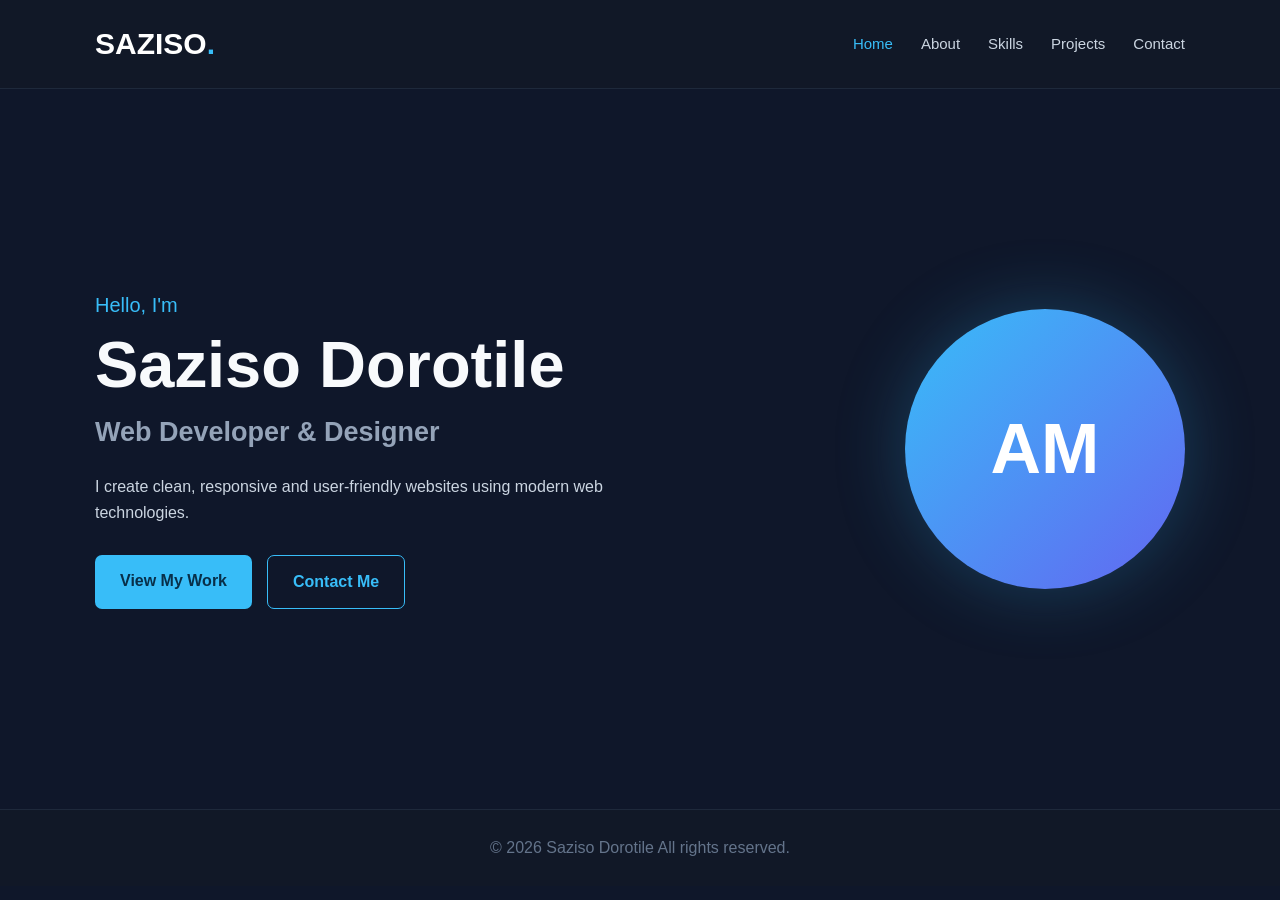
==== index.html @ ea73a1a0 "Add files via upload" ====
<!DOCTYPE html>
<html lang="en">
<head>
    <meta charset="UTF-8">
    <meta name="viewport" content="width=device-width, initial-scale=1.0">
    <title>Saziso Dorotile| Portfolio</title>
    <link rel="stylesheet" href="style.css">
</head>
<body>

<header>
    <nav class="navbar">
        <h1 class="logo">SAZISO<span>.</span></h1>

        <ul class="nav-links">
            <li><a href="index.html" class="active">Home</a></li>
            <li><a href="about.html">About</a></li>
            <li><a href="skills.html">Skills</a></li>
            <li><a href="projects.html">Projects</a></li>
            <li><a href="contact.html">Contact</a></li>
        </ul>
    </nav>
</header>

<main>
    <section class="hero">
        <div class="hero-text">
            <p class="intro">Hello, I'm</p>
            <h2>Saziso Dorotile</h2>
            <h3>Web Developer & Designer</h3>
            <p>
                I create clean, responsive and user-friendly websites
                using modern web technologies.
            </p>

            <div class="buttons">
                <a href="projects.html" class="btn">View My Work</a>
                <a href="contact.html" class="btn secondary">Contact Me</a>
            </div>
        </div>

        <div class="hero-image">
            <div class="profile-circle">AM</div>
        </div>
    </section>
</main>

<footer>
    <p>&copy; 2026 Saziso Dorotile All rights reserved.</p>
</footer>

</body>
</html>
---- style.css ----
/* =========================
   RESET & GENERAL STYLES
========================= */

* {
    margin: 0;
    padding: 0;
    box-sizing: border-box;
}

html {
    scroll-behavior: smooth;
}

body {
    font-family: Arial, Helvetica, sans-serif;
    background: #0f172a;
    color: #f8fafc;
    line-height: 1.6;
}

a {
    text-decoration: none;
    color: inherit;
}

ul {
    list-style: none;
}

/* =========================
   NAVIGATION
========================= */

header {
    background: #111827;
    border-bottom: 1px solid #1e293b;
}

.navbar {
    max-width: 1150px;
    margin: auto;
    padding: 20px 30px;

    display: flex;
    justify-content: space-between;
    align-items: center;
}

.logo {
    font-size: 30px;
    color: #ffffff;
}

.logo span {
    color: #38bdf8;
}

.nav-links {
    display: flex;
    gap: 28px;
}

.nav-links a {
    color: #cbd5e1;
    font-size: 15px;
    transition: 0.3s;
}

.nav-links a:hover,
.nav-links a.active {
    color: #38bdf8;
}

/* =========================
   HERO
========================= */

.hero {
    max-width: 1150px;
    min-height: 80vh;
    margin: auto;
    padding: 60px 30px;

    display: flex;
    align-items: center;
    justify-content: space-between;
    gap: 50px;
}

.hero-text {
    max-width: 650px;
}

.intro {
    color: #38bdf8;
    font-size: 20px;
    margin-bottom: 8px;
}

.hero h2 {
    font-size: 65px;
    line-height: 1.1;
    margin-bottom: 10px;
}

.hero h3 {
    color: #94a3b8;
    font-size: 27px;
    margin-bottom: 20px;
}

.hero-text > p:not(.intro) {
    color: #cbd5e1;
    max-width: 550px;
}

.buttons {
    display: flex;
    gap: 15px;
    margin-top: 30px;
}

.btn {
    display: inline-block;
    border: none;
    cursor: pointer;
    padding: 13px 25px;
    border-radius: 7px;
    background: #38bdf8;
    color: #082f49;
    font-weight: bold;
    transition: 0.3s;
}

.btn:hover {
    background: #7dd3fc;
    transform: translateY(-2px);
}

.btn.secondary {
    background: transparent;
    border: 1px solid #38bdf8;
    color: #38bdf8;
}

.btn.secondary:hover {
    background: #38bdf8;
    color: #082f49;
}

.hero-image {
    display: flex;
    justify-content: center;
}

.profile-circle {
    width: 280px;
    height: 280px;
    border-radius: 50%;

    display: flex;
    align-items: center;
    justify-content: center;

    background: linear-gradient(135deg, #38bdf8, #6366f1);
    color: white;
    font-size: 70px;
    font-weight: bold;

    box-shadow: 0 0 70px rgba(56, 189, 248, 0.25);
}

.profile-circle.small {
    width: 220px;
    height: 220px;
    font-size: 55px;
}

/* =========================
   GENERAL PAGE SECTIONS
========================= */

.page-section {
    max-width: 1150px;
    min-height: 80vh;
    margin: auto;
    padding: 70px 30px;
}

.section-title {
    text-align: center;
    margin-bottom: 55px;
}

.section-title p {
    color: #38bdf8;
    margin-bottom: 5px;
}

.section-title h2 {
    font-size: 42px;
}

/* =========================
   ABOUT
========================= */

.about-content {
    display: grid;
    grid-template-columns: 300px 1fr;
    gap: 70px;
    align-items: center;
}

.about-card {
    display: flex;
    justify-content: center;
}

.about-text h3 {
    font-size: 28px;
    margin-bottom: 20px;
}

.about-text > p {
    color: #cbd5e1;
    margin-bottom: 15px;
}

.info-grid {
    display: grid;
    grid-template-columns: 1fr 1fr;
    gap: 18px;
    margin-top: 30px;
}

.info-grid div {
    background: #1e293b;
    padding: 15px;
    border-radius: 7px;
}

.info-grid strong {
    display: block;
    color: #38bdf8;
    font-size: 14px;
}

.info-grid span {
    color: #cbd5e1;
}

/* =========================
   SKILLS
========================= */

.skills-container {
    display: grid;
    grid-template-columns: repeat(2, 1fr);
    gap: 25px;
}

.skill-card {
    background: #1e293b;
    padding: 30px;
    border-radius: 12px;
    border: 1px solid #334155;
}

.skill-icon {
    width: 55px;
    height: 55px;
    border-radius: 10px;

    display: flex;
    align-items: center;
    justify-content: center;

    background: #0c4a6e;
    color: #38bdf8;
    font-weight: bold;
    margin-bottom: 20px;
}

.skill-card h3 {
    font-size: 23px;
    margin-bottom: 10px;
}

.skill-card p {
    color: #94a3b8;
    margin-bottom: 20px;
}

.progress {
    height: 8px;
    background: #334155;
    border-radius: 10px;
    overflow: hidden;
    margin-bottom: 7px;
}

.progress-bar {
    height: 100%;
    background: #38bdf8;
    border-radius: 10px;
}

.progress-bar.html {
    width: 95%;
}

.progress-bar.css {
    width: 90%;
}

.progress-bar.js {
    width: 80%;
}

.progress-bar.ui {
    width: 85%;
}

.skill-card > span {
    color: #38bdf8;
    font-size: 14px;
}

/* =========================
   PROJECTS
========================= */

.projects-container {
    display: grid;
    grid-template-columns: repeat(3, 1fr);
    gap: 25px;
}

.project-card {
    background: #1e293b;
    border-radius: 12px;
    overflow: hidden;
    border: 1px solid #334155;
    transition: 0.3s;
}

.project-card:hover {
    transform: translateY(-7px);
    border-color: #38bdf8;
}

.project-image {
    height: 190px;
    display: flex;
    align-items: center;
    justify-content: center;
}

.project-image span {
    font-size: 55px;
    font-weight: bold;
    color: rgba(255, 255, 255, 0.8);
}

.project-one {
    background: linear-gradient(135deg, #0369a1, #0e7490);
}

.project-two {
    background: linear-gradient(135deg, #4f46e5, #7c3aed);
}

.project-three {
    background: linear-gradient(135deg, #047857, #0f766e);
}

.project-content {
    padding: 25px;
}

.project-content h3 {
    font-size: 22px;
    margin-bottom: 10px;
}

.project-content p {
    color: #94a3b8;
    margin-bottom: 20px;
}

.tags {
    display: flex;
    flex-wrap: wrap;
    gap: 7px;
    margin-bottom: 20px;
}

.tags span {
    background: #0f172a;
    color: #38bdf8;
    padding: 5px 9px;
    border-radius: 5px;
    font-size: 12px;
}

.project-link {
    color: #38bdf8;
    font-weight: bold;
}

.project-link:hover {
    color: #7dd3fc;
}

/* =========================
   CONTACT
========================= */

.contact-container {
    display: grid;
    grid-template-columns: 1fr 1fr;
    gap: 70px;
}

.contact-info h3 {
    font-size: 30px;
    margin-bottom: 15px;
}

.contact-info > p {
    color: #94a3b8;
    margin-bottom: 35px;
}

.contact-item {
    display: flex;
    align-items: center;
    gap: 15px;
    margin-bottom: 25px;
}

.contact-icon {
    width: 45px;
    height: 45px;
    border-radius: 8px;

    display: flex;
    align-items: center;
    justify-content: center;

    background: #0c4a6e;
    color: #38bdf8;
}

.contact-item strong {
    color: #38bdf8;
}

.contact-item p {
    color: #cbd5e1;
}

.contact-form {
    background: #1e293b;
    padding: 30px;
    border-radius: 12px;
}

.form-group {
    margin-bottom: 20px;
}

.form-group label {
    display: block;
    margin-bottom: 7px;
    color: #cbd5e1;
}

.form-group input,
.form-group textarea {
    width: 100%;
    padding: 13px;
    border: 1px solid #475569;
    border-radius: 6px;
    background: #0f172a;
    color: white;
    font-family: inherit;
    outline: none;
}

.form-group input:focus,
.form-group textarea:focus {
    border-color: #38bdf8;
}

.form-group textarea {
    resize: vertical;
}

/* =========================
   FOOTER
========================= */

footer {
    text-align: center;
    padding: 25px;
    background: #111827;
    color: #64748b;
    border-top: 1px solid #1e293b;
}

/* =========================
   RESPONSIVE DESIGN
========================= */

@media (max-width: 850px) {

    .navbar {
        flex-direction: column;
        gap: 20px;
    }

    .nav-links {
        flex-wrap: wrap;
        justify-content: center;
        gap: 15px;
    }

    .hero {
        flex-direction: column-reverse;
        text-align: center;
        padding-top: 50px;
    }

    .hero h2 {
        font-size: 48px;
    }

    .hero h3 {
        font-size: 23px;
    }

    .buttons {
        justify-content: center;
    }

    .profile-circle {
        width: 220px;
        height: 220px;
        font-size: 55px;
    }

    .about-content {
        grid-template-columns: 1fr;
        text-align: center;
    }

    .info-grid {
        text-align: left;
    }

    .skills-container {
        grid-template-columns: 1fr;
    }

    .projects-container {
        grid-template-columns: 1fr;
    }

    .contact-container {
        grid-template-columns: 1fr;
        gap: 40px;
    }
}

@media (max-width: 500px) {

    .navbar {
        padding: 18px 15px;
    }

    .nav-links {
        gap: 10px;
    }

    .nav-links a {
        font-size: 13px;
    }

    .hero h2 {
        font-size: 40px;
    }

    .page-section {
        padding: 50px 20px;
    }

    .section-title h2 {
        font-size: 34px;
    }

    .info-grid {
        grid-template-columns: 1fr;
    }

    .buttons {
        flex-direction: column;
    }

    .btn {
        text-align: center;
    }
}
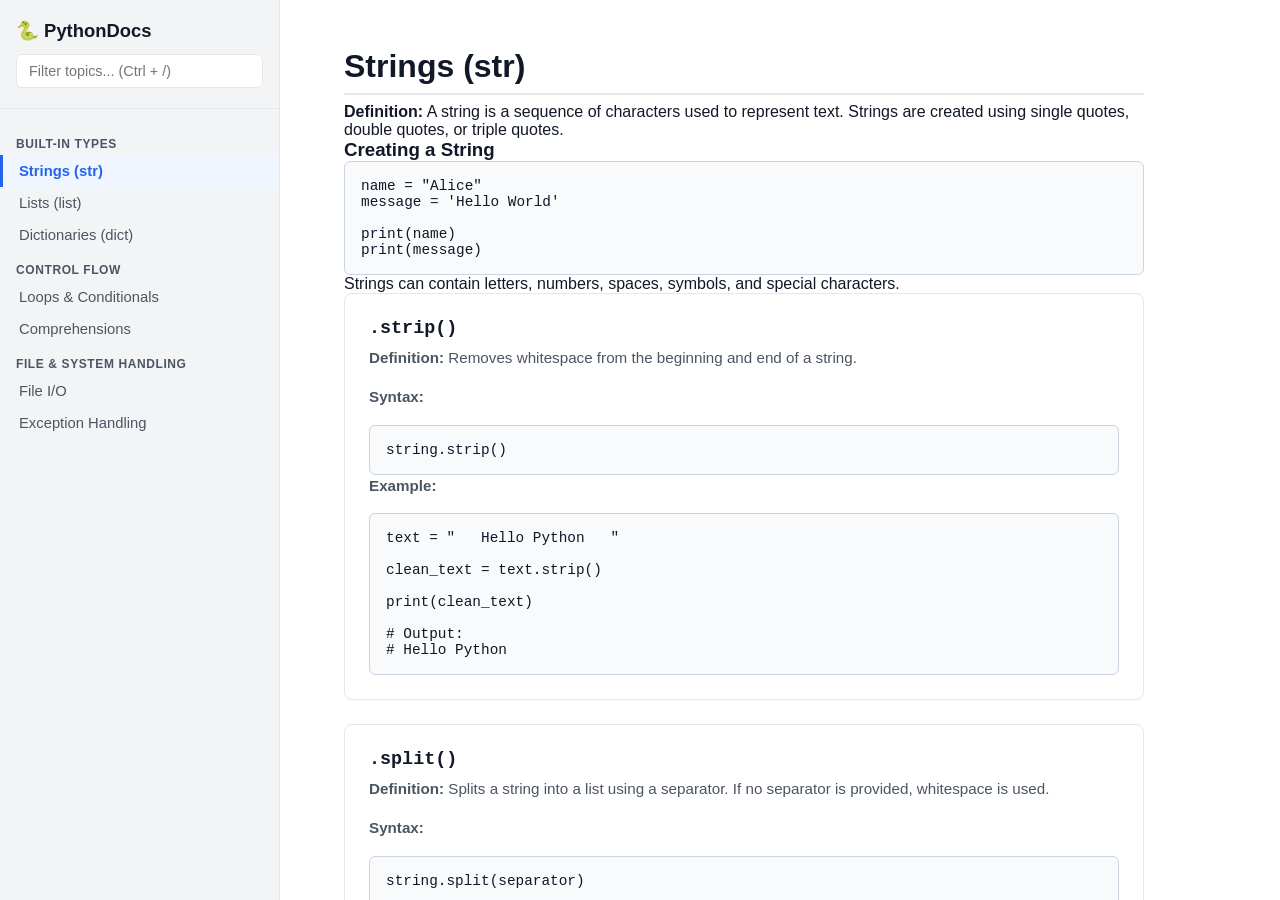
==== commit a5610bb9: "Add files via upload" ====
--- a/index.html
+++ b/index.html
@@ -3,51 +3,1022 @@
 <head>
     <meta charset="UTF-8">
     <meta name="viewport" content="width=device-width, initial-scale=1.0">
-    <title>Saziso Dorotile| Portfolio</title>
+    <title>PythonDocs QuickRef</title>
     <link rel="stylesheet" href="style.css">
 </head>
+
 <body>
 
-<header>
-    <nav class="navbar">
-        <h1 class="logo">SAZISO<span>.</span></h1>
-
-        <ul class="nav-links">
-            <li><a href="index.html" class="active">Home</a></li>
-            <li><a href="about.html">About</a></li>
-            <li><a href="skills.html">Skills</a></li>
-            <li><a href="projects.html">Projects</a></li>
-            <li><a href="contact.html">Contact</a></li>
-        </ul>
-    </nav>
-</header>
-
-<main>
-    <section class="hero">
-        <div class="hero-text">
-            <p class="intro">Hello, I'm</p>
-            <h2>Saziso Dorotile</h2>
-            <h3>Web Developer & Designer</h3>
+    <!-- =========================
+         SIDEBAR
+    ========================== -->
+    <aside class="sidebar">
+        <div class="sidebar-header">
+            <div class="logo">🐍 PythonDocs</div>
+
+            <input
+                type="text"
+                id="search-bar"
+                placeholder="Filter topics... (Ctrl + /)"
+            >
+        </div>
+
+        <nav class="sidebar-menu">
+
+            <div class="menu-category">Built-in Types</div>
+
+            <ul class="menu-list">
+                <li>
+                    <a href="#strings" class="menu-link active">
+                        Strings (str)
+                    </a>
+                </li>
+
+                <li>
+                    <a href="#lists" class="menu-link">
+                        Lists (list)
+                    </a>
+                </li>
+
+                <li>
+                    <a href="#dictionaries" class="menu-link">
+                        Dictionaries (dict)
+                    </a>
+                </li>
+            </ul>
+
+            <div class="menu-category">Control Flow</div>
+
+            <ul class="menu-list">
+                <li>
+                    <a href="#loops" class="menu-link">
+                        Loops & Conditionals
+                    </a>
+                </li>
+
+                <li>
+                    <a href="#comprehensions" class="menu-link">
+                        Comprehensions
+                    </a>
+                </li>
+            </ul>
+
+            <div class="menu-category">File & System Handling</div>
+
+            <ul class="menu-list">
+                <li>
+                    <a href="#file-io" class="menu-link">
+                        File I/O
+                    </a>
+                </li>
+
+                <li>
+                    <a href="#exceptions" class="menu-link">
+                        Exception Handling
+                    </a>
+                </li>
+            </ul>
+
+        </nav>
+    </aside>
+
+
+    <!-- =========================
+         MAIN CONTENT
+    ========================== -->
+    <main class="content-panel">
+
+        <!-- =========================
+             STRINGS
+        ========================== -->
+        <section id="strings" class="doc-section active">
+
+            <h2>Strings (str)</h2>
+
+            <p class="definition">
+                <strong>Definition:</strong>
+                A string is a sequence of characters used to represent text.
+                Strings are created using single quotes, double quotes, or
+                triple quotes.
+            </p>
+
+            <h3>Creating a String</h3>
+
+            <pre><code>name = "Alice"
+message = 'Hello World'
+
+print(name)
+print(message)</code></pre>
+
             <p>
-                I create clean, responsive and user-friendly websites
-                using modern web technologies.
+                Strings can contain letters, numbers, spaces, symbols,
+                and special characters.
             </p>
 
-            <div class="buttons">
-                <a href="projects.html" class="btn">View My Work</a>
-                <a href="contact.html" class="btn secondary">Contact Me</a>
-            </div>
-        </div>
-
-        <div class="hero-image">
-            <div class="profile-circle">AM</div>
-        </div>
-    </section>
-</main>
-
-<footer>
-    <p>&copy; 2026 Saziso Dorotile All rights reserved.</p>
-</footer>
+
+            <div class="method-card">
+                <h3>.strip()</h3>
+
+                <p>
+                    <strong>Definition:</strong>
+                    Removes whitespace from the beginning and end of a string.
+                </p>
+
+                <p><strong>Syntax:</strong></p>
+
+                <pre><code>string.strip()</code></pre>
+
+                <p><strong>Example:</strong></p>
+
+                <pre><code>text = "   Hello Python   "
+
+clean_text = text.strip()
+
+print(clean_text)
+
+# Output:
+# Hello Python</code></pre>
+            </div>
+
+
+            <div class="method-card">
+                <h3>.split()</h3>
+
+                <p>
+                    <strong>Definition:</strong>
+                    Splits a string into a list using a separator.
+                    If no separator is provided, whitespace is used.
+                </p>
+
+                <p><strong>Syntax:</strong></p>
+
+                <pre><code>string.split(separator)</code></pre>
+
+                <p><strong>Example:</strong></p>
+
+                <pre><code>data = "apple,banana,cherry"
+
+fruits = data.split(",")
+
+print(fruits)
+
+# Output:
+# ['apple', 'banana', 'cherry']</code></pre>
+            </div>
+
+
+            <div class="method-card">
+                <h3>.lower() and .upper()</h3>
+
+                <p>
+                    <strong>Definition:</strong>
+                    <code>lower()</code> converts text to lowercase, while
+                    <code>upper()</code> converts text to uppercase.
+                </p>
+
+                <pre><code>text = "Python Programming"
+
+print(text.lower())
+print(text.upper())
+
+# Output:
+# python programming
+# PYTHON PROGRAMMING</code></pre>
+            </div>
+
+
+            <div class="method-card">
+                <h3>.replace()</h3>
+
+                <p>
+                    <strong>Definition:</strong>
+                    Replaces one piece of text with another.
+                </p>
+
+                <pre><code>message = "I like Java"
+
+new_message = message.replace("Java", "Python")
+
+print(new_message)
+
+# Output:
+# I like Python</code></pre>
+            </div>
+
+
+            <div class="method-card">
+                <h3>f-strings</h3>
+
+                <p>
+                    <strong>Definition:</strong>
+                    F-strings allow variables and expressions to be inserted
+                    directly into strings.
+                </p>
+
+                <pre><code>name = "Alice"
+age = 25
+
+message = f"My name is {name} and I am {age} years old."
+
+print(message)
+
+# Output:
+# My name is Alice and I am 25 years old.</code></pre>
+            </div>
+
+        </section>
+
+
+        <!-- =========================
+             LISTS
+        ========================== -->
+        <section id="lists" class="doc-section">
+
+            <h2>Lists (list)</h2>
+
+            <p class="definition">
+                <strong>Definition:</strong>
+                A list is an ordered and mutable collection of values.
+                Lists can contain strings, numbers, objects, or even other
+                lists.
+            </p>
+
+            <h3>Creating a List</h3>
+
+            <pre><code>fruits = ["apple", "banana", "orange"]
+
+print(fruits)
+
+# Output:
+# ['apple', 'banana', 'orange']</code></pre>
+
+
+            <div class="method-card">
+                <h3>.append()</h3>
+
+                <p>
+                    <strong>Definition:</strong>
+                    Adds one item to the end of a list.
+                </p>
+
+                <pre><code>fruits = ["apple", "banana"]
+
+fruits.append("orange")
+
+print(fruits)
+
+# Output:
+# ['apple', 'banana', 'orange']</code></pre>
+            </div>
+
+
+            <div class="method-card">
+                <h3>.insert()</h3>
+
+                <p>
+                    <strong>Definition:</strong>
+                    Inserts an item at a specific position.
+                </p>
+
+                <pre><code>numbers = [1, 3, 4]
+
+numbers.insert(1, 2)
+
+print(numbers)
+
+# Output:
+# [1, 2, 3, 4]</code></pre>
+            </div>
+
+
+            <div class="method-card">
+                <h3>.remove()</h3>
+
+                <p>
+                    <strong>Definition:</strong>
+                    Removes the first occurrence of a specified value.
+                </p>
+
+                <pre><code>fruits = ["apple", "banana", "orange"]
+
+fruits.remove("banana")
+
+print(fruits)
+
+# Output:
+# ['apple', 'orange']</code></pre>
+            </div>
+
+
+            <div class="method-card">
+                <h3>.pop()</h3>
+
+                <p>
+                    <strong>Definition:</strong>
+                    Removes and returns an item from a list.
+                    By default, it removes the last item.
+                </p>
+
+                <pre><code>numbers = [10, 20, 30]
+
+last_number = numbers.pop()
+
+print(last_number)
+print(numbers)
+
+# Output:
+# 30
+# [10, 20]</code></pre>
+            </div>
+
+
+            <div class="method-card">
+                <h3>List Indexing</h3>
+
+                <p>
+                    <strong>Definition:</strong>
+                    Indexing allows you to access individual elements in a list.
+                    Python indexes start at <strong>0</strong>.
+                </p>
+
+                <pre><code>fruits = ["apple", "banana", "orange"]
+
+print(fruits[0])
+print(fruits[1])
+print(fruits[2])
+
+# Output:
+# apple
+# banana
+# orange</code></pre>
+            </div>
+
+        </section>
+
+
+        <!-- =========================
+             DICTIONARIES
+        ========================== -->
+        <section id="dictionaries" class="doc-section">
+
+            <h2>Dictionaries (dict)</h2>
+
+            <p class="definition">
+                <strong>Definition:</strong>
+                A dictionary stores data as key-value pairs.
+                Each key is used to access its corresponding value.
+            </p>
+
+            <h3>Creating a Dictionary</h3>
+
+            <pre><code>user = {
+    "name": "Alice",
+    "age": 25,
+    "city": "London"
+}
+
+print(user)</code></pre>
+
+
+            <div class="method-card">
+                <h3>.get()</h3>
+
+                <p>
+                    <strong>Definition:</strong>
+                    Returns the value associated with a key.
+                    It can return a default value if the key does not exist.
+                </p>
+
+                <pre><code>user = {
+    "name": "Alice",
+    "age": 25
+}
+
+print(user.get("name"))
+print(user.get("country", "Unknown"))
+
+# Output:
+# Alice
+# Unknown</code></pre>
+            </div>
+
+
+            <div class="method-card">
+                <h3>Accessing Dictionary Values</h3>
+
+                <pre><code>person = {
+    "name": "John",
+    "age": 30
+}
+
+print(person["name"])
+print(person["age"])
+
+# Output:
+# John
+# 30</code></pre>
+            </div>
+
+
+            <div class="method-card">
+                <h3>Adding and Updating Values</h3>
+
+                <p>
+                    Dictionaries can be changed after they are created.
+                </p>
+
+                <pre><code>user = {
+    "name": "Alice",
+    "age": 25
+}
+
+user["age"] = 26
+user["city"] = "Cape Town"
+
+print(user)
+
+# Output:
+# {'name': 'Alice', 'age': 26, 'city': 'Cape Town'}</code></pre>
+            </div>
+
+
+            <div class="method-card">
+                <h3>.keys(), .values(), and .items()</h3>
+
+                <p>
+                    These methods allow you to work with dictionary keys,
+                    values, and key-value pairs.
+                </p>
+
+                <pre><code>user = {
+    "name": "Alice",
+    "age": 25
+}
+
+print(user.keys())
+print(user.values())
+print(user.items())</code></pre>
+            </div>
+
+        </section>
+
+
+        <!-- =========================
+             LOOPS & CONDITIONALS
+        ========================== -->
+        <section id="loops" class="doc-section">
+
+            <h2>Loops & Conditionals</h2>
+
+            <p class="definition">
+                <strong>Definition:</strong>
+                Control flow determines which instructions Python executes
+                and how many times they are executed.
+            </p>
+
+
+            <div class="method-card">
+                <h3>if Statement</h3>
+
+                <p>
+                    <strong>Definition:</strong>
+                    An <code>if</code> statement executes code only when
+                    a condition is true.
+                </p>
+
+                <pre><code>age = 20
+
+if age >= 18:
+    print("You are an adult.")
+
+# Output:
+# You are an adult.</code></pre>
+            </div>
+
+
+            <div class="method-card">
+                <h3>if / else</h3>
+
+                <p>
+                    <strong>Definition:</strong>
+                    <code>else</code> provides an alternative when the
+                    <code>if</code> condition is false.
+                </p>
+
+                <pre><code>age = 16
+
+if age >= 18:
+    print("Adult")
+else:
+    print("Minor")
+
+# Output:
+# Minor</code></pre>
+            </div>
+
+
+            <div class="method-card">
+                <h3>if / elif / else</h3>
+
+                <p>
+                    <strong>Definition:</strong>
+                    <code>elif</code> allows Python to test multiple conditions.
+                </p>
+
+                <pre><code>score = 75
+
+if score >= 90:
+    print("A")
+elif score >= 70:
+    print("B")
+elif score >= 50:
+    print("C")
+else:
+    print("Fail")
+
+# Output:
+# B</code></pre>
+            </div>
+
+
+            <div class="method-card">
+                <h3>for Loop</h3>
+
+                <p>
+                    <strong>Definition:</strong>
+                    A <code>for</code> loop repeats code for each item in
+                    an iterable such as a list, string, or range.
+                </p>
+
+                <pre><code>fruits = ["apple", "banana", "orange"]
+
+for fruit in fruits:
+    print(fruit)
+
+# Output:
+# apple
+# banana
+# orange</code></pre>
+            </div>
+
+
+            <div class="method-card">
+                <h3>while Loop</h3>
+
+                <p>
+                    <strong>Definition:</strong>
+                    A <code>while</code> loop repeatedly executes code while
+                    a condition remains true.
+                </p>
+
+                <pre><code>count = 1
+
+while count <= 5:
+    print(count)
+    count += 1
+
+# Output:
+# 1
+# 2
+# 3
+# 4
+# 5</code></pre>
+            </div>
+
+
+            <div class="method-card">
+                <h3>enumerate()</h3>
+
+                <p>
+                    <strong>Definition:</strong>
+                    <code>enumerate()</code> gives you both the index and
+                    value while looping through an iterable.
+                </p>
+
+                <pre><code>fruits = ["apple", "banana", "orange"]
+
+for index, fruit in enumerate(fruits):
+    print(index, fruit)
+
+# Output:
+# 0 apple
+# 1 banana
+# 2 orange</code></pre>
+            </div>
+
+
+            <div class="method-card">
+                <h3>break</h3>
+
+                <p>
+                    <strong>Definition:</strong>
+                    Stops a loop immediately.
+                </p>
+
+                <pre><code>for number in range(10):
+
+    if number == 5:
+        break
+
+    print(number)
+
+# Output:
+# 0
+# 1
+# 2
+# 3
+# 4</code></pre>
+            </div>
+
+
+            <div class="method-card">
+                <h3>continue</h3>
+
+                <p>
+                    <strong>Definition:</strong>
+                    Skips the current iteration and continues with the next one.
+                </p>
+
+                <pre><code>for number in range(5):
+
+    if number == 2:
+        continue
+
+    print(number)
+
+# Output:
+# 0
+# 1
+# 3
+# 4</code></pre>
+            </div>
+
+        </section>
+
+
+        <!-- =========================
+             COMPREHENSIONS
+        ========================== -->
+        <section id="comprehensions" class="doc-section">
+
+            <h2>Comprehensions</h2>
+
+            <p class="definition">
+                <strong>Definition:</strong>
+                Comprehensions provide a short and readable way to create
+                collections from existing iterables.
+            </p>
+
+
+            <div class="method-card">
+                <h3>List Comprehension</h3>
+
+                <p>
+                    <strong>Definition:</strong>
+                    Creates a new list using an expression and a loop.
+                </p>
+
+                <p><strong>Syntax:</strong></p>
+
+                <pre><code>[expression for item in iterable]</code></pre>
+
+                <p><strong>Example:</strong></p>
+
+                <pre><code>numbers = [1, 2, 3, 4, 5]
+
+squares = [number ** 2 for number in numbers]
+
+print(squares)
+
+# Output:
+# [1, 4, 9, 16, 25]</code></pre>
+            </div>
+
+
+            <div class="method-card">
+                <h3>List Comprehension with a Condition</h3>
+
+                <p>
+                    You can use an <code>if</code> condition to filter values.
+                </p>
+
+                <pre><code>numbers = [1, 2, 3, 4, 5, 6]
+
+even_numbers = [
+    number for number in numbers
+    if number % 2 == 0
+]
+
+print(even_numbers)
+
+# Output:
+# [2, 4, 6]</code></pre>
+            </div>
+
+
+            <div class="method-card">
+                <h3>Dictionary Comprehension</h3>
+
+                <p>
+                    <strong>Definition:</strong>
+                    Creates a dictionary using a compact expression.
+                </p>
+
+                <pre><code>numbers = [1, 2, 3, 4]
+
+squares = {
+    number: number ** 2
+    for number in numbers
+}
+
+print(squares)
+
+# Output:
+# {1: 1, 2: 4, 3: 9, 4: 16}</code></pre>
+            </div>
+
+        </section>
+
+
+        <!-- =========================
+             FILE I/O
+        ========================== -->
+        <section id="file-io" class="doc-section">
+
+            <h2>File Input/Output</h2>
+
+            <p class="definition">
+                <strong>Definition:</strong>
+                File I/O allows Python programs to read information from
+                files and write information to files.
+            </p>
+
+
+            <div class="method-card">
+                <h3>open()</h3>
+
+                <p>
+                    <strong>Definition:</strong>
+                    Opens a file so that your program can read or write data.
+                </p>
+
+                <p><strong>Common modes:</strong></p>
+
+                <ul>
+                    <li><code>"r"</code> — read</li>
+                    <li><code>"w"</code> — write</li>
+                    <li><code>"a"</code> — append</li>
+                    <li><code>"x"</code> — create a new file</li>
+                </ul>
+
+                <pre><code>file = open("example.txt", "r")
+
+content = file.read()
+
+print(content)
+
+file.close()</code></pre>
+            </div>
+
+
+            <div class="method-card">
+                <h3>Reading a File with with</h3>
+
+                <p>
+                    <strong>Definition:</strong>
+                    A <code>with</code> statement automatically closes the
+                    file when the block finishes.
+                </p>
+
+                <pre><code>with open("example.txt", "r") as file:
+    content = file.read()
+
+print(content)</code></pre>
+            </div>
+
+
+            <div class="method-card">
+                <h3>Writing to a File</h3>
+
+                <p>
+                    The <code>"w"</code> mode creates a file or replaces
+                    its existing contents.
+                </p>
+
+                <pre><code>with open("notes.txt", "w") as file:
+    file.write("Python is easy to learn.")</code></pre>
+            </div>
+
+
+            <div class="method-card">
+                <h3>Appending to a File</h3>
+
+                <p>
+                    The <code>"a"</code> mode adds new content to the end
+                    of an existing file.
+                </p>
+
+                <pre><code>with open("notes.txt", "a") as file:
+    file.write("\nPython is powerful.")</code></pre>
+            </div>
+
+        </section>
+
+
+        <!-- =========================
+             EXCEPTIONS
+        ========================== -->
+        <section id="exceptions" class="doc-section">
+
+            <h2>Exception Handling</h2>
+
+            <p class="definition">
+                <strong>Definition:</strong>
+                Exception handling allows a program to deal with errors
+                without unexpectedly stopping the entire program.
+            </p>
+
+
+            <div class="method-card">
+                <h3>try / except</h3>
+
+                <p>
+                    <strong>Definition:</strong>
+                    Code that might cause an error is placed inside
+                    <code>try</code>. If an exception occurs,
+                    <code>except</code> handles it.
+                </p>
+
+                <pre><code>try:
+    number = int(input("Enter a number: "))
+    print(10 / number)
+
+except ValueError:
+    print("Please enter a valid number.")
+
+except ZeroDivisionError:
+    print("You cannot divide by zero.")</code></pre>
+            </div>
+
+
+            <div class="method-card">
+                <h3>else</h3>
+
+                <p>
+                    <strong>Definition:</strong>
+                    The <code>else</code> block runs when no exception occurs.
+                </p>
+
+                <pre><code>try:
+    number = int("10")
+
+except ValueError:
+    print("Invalid number.")
+
+else:
+    print("Conversion successful.")
+
+# Output:
+# Conversion successful.</code></pre>
+            </div>
+
+
+            <div class="method-card">
+                <h3>finally</h3>
+
+                <p>
+                    <strong>Definition:</strong>
+                    The <code>finally</code> block runs whether an exception
+                    occurs or not.
+                </p>
+
+                <pre><code>try:
+    result = 10 / 2
+
+except ZeroDivisionError:
+    print("Cannot divide by zero.")
+
+finally:
+    print("Execution completed.")
+
+# Output:
+# Execution completed.</code></pre>
+            </div>
+
+
+            <div class="method-card">
+                <h3>Raising an Exception</h3>
+
+                <p>
+                    <strong>Definition:</strong>
+                    The <code>raise</code> statement allows you to create
+                    an exception intentionally.
+                </p>
+
+                <pre><code>age = -5
+
+if age < 0:
+    raise ValueError("Age cannot be negative.")</code></pre>
+            </div>
+
+        </section>
+
+    </main>
+
+
+    <!-- =========================
+         JAVASCRIPT
+    ========================== -->
+    <script>
+
+        const menuLinks = document.querySelectorAll(".menu-link");
+        const docSections = document.querySelectorAll(".doc-section");
+        const searchBar = document.getElementById("search-bar");
+
+
+        // -------------------------
+        // Section Navigation
+        // -------------------------
+
+        menuLinks.forEach(link => {
+
+            link.addEventListener("click", function(event) {
+
+                event.preventDefault();
+
+                menuLinks.forEach(item => {
+                    item.classList.remove("active");
+                });
+
+                docSections.forEach(section => {
+                    section.classList.remove("active");
+                });
+
+                this.classList.add("active");
+
+                const targetId =
+                    this.getAttribute("href").substring(1);
+
+                const targetSection =
+                    document.getElementById(targetId);
+
+                targetSection.classList.add("active");
+
+                window.scrollTo({
+                    top: 0,
+                    behavior: "smooth"
+                });
+
+            });
+
+        });
+
+
+        // -------------------------
+        // Search / Filter
+        // -------------------------
+
+        searchBar.addEventListener("input", function(event) {
+
+            const query =
+                event.target.value.toLowerCase().trim();
+
+            menuLinks.forEach(link => {
+
+                const linkText =
+                    link.textContent.toLowerCase();
+
+                const parentLi =
+                    link.parentElement;
+
+                if (linkText.includes(query)) {
+                    parentLi.style.display = "block";
+                } else {
+                    parentLi.style.display = "none";
+                }
+
+            });
+
+        });
+
+
+        // -------------------------
+        // Ctrl + /
+        // -------------------------
+
+        window.addEventListener("keydown", function(event) {
+
+            if (event.ctrlKey && event.key === "/") {
+
+                event.preventDefault();
+
+                searchBar.focus();
+
+            }
+
+        });
+
+    </script>
 
 </body>
 </html>
--- a/style.css
+++ b/style.css
@@ -1,6 +1,15 @@
-/* =========================
-   RESET & GENERAL STYLES
-========================= */
+/* 1. Reset Mechanics and Theme Constants */
+:root {
+    --sidebar-bg: #f3f4f6;
+    --sidebar-border: #e5e7eb;
+    --content-bg: #ffffff;
+    --text-primary: #111827;
+    --text-secondary: #4b5563;
+    --accent: #2563eb;
+    --accent-light: #eff6ff;
+    --code-bg: #f8fafc;
+    --code-border: #cbd5e1;
+}
 
 * {
     margin: 0;
@@ -8,608 +17,184 @@
     box-sizing: border-box;
 }
 
-html {
-    scroll-behavior: smooth;
-}
-
 body {
-    font-family: Arial, Helvetica, sans-serif;
-    background: #0f172a;
-    color: #f8fafc;
+    font-family: -apple-system, BlinkMacSystemFont, "Segoe UI", Roboto, Helvetica, Arial, sans-serif;
+    color: var(--text-primary);
+    background-color: var(--content-bg);
+    display: flex;
+    height: 100vh;
+    overflow: hidden;
+}
+
+/* 2. DevDocs Layout Sidebar System */
+.sidebar {
+    width: 280px;
+    background-color: var(--sidebar-bg);
+    border-right: 1px solid var(--sidebar-border);
+    display: flex;
+    flex-direction: column;
+    flex-shrink: 0;
+}
+
+.sidebar-header {
+    padding: 1.25rem 1rem;
+    border-bottom: 1px solid var(--sidebar-border);
+}
+
+.logo {
+    font-size: 1.15rem;
+    font-weight: 700;
+    color: var(--text-primary);
+    margin-bottom: 0.75rem;
+}
+
+#search-bar {
+    width: 100%;
+    padding: 0.5rem 0.75rem;
+    border-radius: 6px;
+    border: 1px solid var(--sidebar-border);
+    font-size: 0.9rem;
+    outline: none;
+    background-color: white;
+}
+
+#search-bar:focus {
+    border-color: var(--accent);
+    box-shadow: 0 0 0 2px var(--accent-light);
+}
+
+.sidebar-menu {
+    overflow-y: auto;
+    padding: 1rem 0;
+    flex-grow: 1;
+}
+
+.menu-category {
+    font-size: 0.75rem;
+    font-weight: 700;
+    text-transform: uppercase;
+    color: var(--text-secondary);
+    padding: 0.75rem 1rem 0.25rem 1rem;
+    letter-spacing: 0.05em;
+}
+
+.menu-list {
+    list-style: none;
+}
+
+.menu-link {
+    display: block;
+    padding: 0.5rem 1rem;
+    color: var(--text-secondary);
+    text-decoration: none;
+    font-size: 0.925rem;
+    font-weight: 500;
+    border-left: 3px solid transparent;
+    transition: all 0.15s ease;
+}
+
+.menu-link:hover {
+    background-color: rgba(0, 0, 0, 0.02);
+    color: var(--text-primary);
+}
+
+.menu-link.active {
+    background-color: var(--accent-light);
+    color: var(--accent);
+    border-left-color: var(--accent);
+    font-weight: 600;
+}
+
+/* 3. Main Document Viewport System */
+.content-panel {
+    flex-grow: 1;
+    overflow-y: auto;
+    padding: 3rem 4rem;
+}
+
+.doc-section {
+    display: none;
+    max-width: 800px;
+}
+
+.doc-section.active {
+    display: block;
+    animation: fadeIn 0.2s ease-in-out;
+}
+
+.content-panel h2 {
+    font-size: 2rem;
+    margin-bottom: 0.5rem;
+    color: var(--text-primary);
+    border-bottom: 2px solid var(--sidebar-border);
+    padding-bottom: 0.5rem;
+}
+
+.content-panel > p {
+    font-size: 1.05rem;
+    color: var(--text-secondary);
+    margin-bottom: 2.5rem;
     line-height: 1.6;
 }
 
-a {
-    text-decoration: none;
-    color: inherit;
-}
-
-ul {
-    list-style: none;
-}
-
-/* =========================
-   NAVIGATION
-========================= */
-
-header {
-    background: #111827;
-    border-bottom: 1px solid #1e293b;
-}
-
-.navbar {
-    max-width: 1150px;
-    margin: auto;
-    padding: 20px 30px;
-
-    display: flex;
-    justify-content: space-between;
-    align-items: center;
-}
-
-.logo {
-    font-size: 30px;
-    color: #ffffff;
-}
-
-.logo span {
-    color: #38bdf8;
-}
-
-.nav-links {
-    display: flex;
-    gap: 28px;
-}
-
-.nav-links a {
-    color: #cbd5e1;
-    font-size: 15px;
-    transition: 0.3s;
-}
-
-.nav-links a:hover,
-.nav-links a.active {
-    color: #38bdf8;
-}
-
-/* =========================
-   HERO
-========================= */
-
-.hero {
-    max-width: 1150px;
-    min-height: 80vh;
-    margin: auto;
-    padding: 60px 30px;
-
-    display: flex;
-    align-items: center;
-    justify-content: space-between;
-    gap: 50px;
-}
-
-.hero-text {
-    max-width: 650px;
-}
-
-.intro {
-    color: #38bdf8;
-    font-size: 20px;
-    margin-bottom: 8px;
-}
-
-.hero h2 {
-    font-size: 65px;
-    line-height: 1.1;
-    margin-bottom: 10px;
-}
-
-.hero h3 {
-    color: #94a3b8;
-    font-size: 27px;
-    margin-bottom: 20px;
-}
-
-.hero-text > p:not(.intro) {
-    color: #cbd5e1;
-    max-width: 550px;
-}
-
-.buttons {
-    display: flex;
-    gap: 15px;
-    margin-top: 30px;
-}
-
-.btn {
-    display: inline-block;
-    border: none;
-    cursor: pointer;
-    padding: 13px 25px;
-    border-radius: 7px;
-    background: #38bdf8;
-    color: #082f49;
-    font-weight: bold;
-    transition: 0.3s;
-}
-
-.btn:hover {
-    background: #7dd3fc;
-    transform: translateY(-2px);
-}
-
-.btn.secondary {
-    background: transparent;
-    border: 1px solid #38bdf8;
-    color: #38bdf8;
-}
-
-.btn.secondary:hover {
-    background: #38bdf8;
-    color: #082f49;
-}
-
-.hero-image {
-    display: flex;
-    justify-content: center;
-}
-
-.profile-circle {
-    width: 280px;
-    height: 280px;
-    border-radius: 50%;
-
-    display: flex;
-    align-items: center;
-    justify-content: center;
-
-    background: linear-gradient(135deg, #38bdf8, #6366f1);
-    color: white;
-    font-size: 70px;
-    font-weight: bold;
-
-    box-shadow: 0 0 70px rgba(56, 189, 248, 0.25);
-}
-
-.profile-circle.small {
-    width: 220px;
-    height: 220px;
-    font-size: 55px;
-}
-
-/* =========================
-   GENERAL PAGE SECTIONS
-========================= */
-
-.page-section {
-    max-width: 1150px;
-    min-height: 80vh;
-    margin: auto;
-    padding: 70px 30px;
-}
-
-.section-title {
-    text-align: center;
-    margin-bottom: 55px;
-}
-
-.section-title p {
-    color: #38bdf8;
-    margin-bottom: 5px;
-}
-
-.section-title h2 {
-    font-size: 42px;
-}
-
-/* =========================
-   ABOUT
-========================= */
-
-.about-content {
-    display: grid;
-    grid-template-columns: 300px 1fr;
-    gap: 70px;
-    align-items: center;
-}
-
-.about-card {
-    display: flex;
-    justify-content: center;
-}
-
-.about-text h3 {
-    font-size: 28px;
-    margin-bottom: 20px;
-}
-
-.about-text > p {
-    color: #cbd5e1;
-    margin-bottom: 15px;
-}
-
-.info-grid {
-    display: grid;
-    grid-template-columns: 1fr 1fr;
-    gap: 18px;
-    margin-top: 30px;
-}
-
-.info-grid div {
-    background: #1e293b;
-    padding: 15px;
-    border-radius: 7px;
-}
-
-.info-grid strong {
-    display: block;
-    color: #38bdf8;
-    font-size: 14px;
-}
-
-.info-grid span {
-    color: #cbd5e1;
-}
-
-/* =========================
-   SKILLS
-========================= */
-
-.skills-container {
-    display: grid;
-    grid-template-columns: repeat(2, 1fr);
-    gap: 25px;
-}
-
-.skill-card {
-    background: #1e293b;
-    padding: 30px;
-    border-radius: 12px;
-    border: 1px solid #334155;
-}
-
-.skill-icon {
-    width: 55px;
-    height: 55px;
-    border-radius: 10px;
-
-    display: flex;
-    align-items: center;
-    justify-content: center;
-
-    background: #0c4a6e;
-    color: #38bdf8;
-    font-weight: bold;
-    margin-bottom: 20px;
-}
-
-.skill-card h3 {
-    font-size: 23px;
-    margin-bottom: 10px;
-}
-
-.skill-card p {
-    color: #94a3b8;
-    margin-bottom: 20px;
-}
-
-.progress {
-    height: 8px;
-    background: #334155;
-    border-radius: 10px;
-    overflow: hidden;
-    margin-bottom: 7px;
-}
-
-.progress-bar {
-    height: 100%;
-    background: #38bdf8;
-    border-radius: 10px;
-}
-
-.progress-bar.html {
-    width: 95%;
-}
-
-.progress-bar.css {
-    width: 90%;
-}
-
-.progress-bar.js {
-    width: 80%;
-}
-
-.progress-bar.ui {
-    width: 85%;
-}
-
-.skill-card > span {
-    color: #38bdf8;
-    font-size: 14px;
-}
-
-/* =========================
-   PROJECTS
-========================= */
-
-.projects-container {
-    display: grid;
-    grid-template-columns: repeat(3, 1fr);
-    gap: 25px;
-}
-
-.project-card {
-    background: #1e293b;
-    border-radius: 12px;
-    overflow: hidden;
-    border: 1px solid #334155;
-    transition: 0.3s;
-}
-
-.project-card:hover {
-    transform: translateY(-7px);
-    border-color: #38bdf8;
-}
-
-.project-image {
-    height: 190px;
-    display: flex;
-    align-items: center;
-    justify-content: center;
-}
-
-.project-image span {
-    font-size: 55px;
-    font-weight: bold;
-    color: rgba(255, 255, 255, 0.8);
-}
-
-.project-one {
-    background: linear-gradient(135deg, #0369a1, #0e7490);
-}
-
-.project-two {
-    background: linear-gradient(135deg, #4f46e5, #7c3aed);
-}
-
-.project-three {
-    background: linear-gradient(135deg, #047857, #0f766e);
-}
-
-.project-content {
-    padding: 25px;
-}
-
-.project-content h3 {
-    font-size: 22px;
-    margin-bottom: 10px;
-}
-
-.project-content p {
-    color: #94a3b8;
-    margin-bottom: 20px;
-}
-
-.tags {
-    display: flex;
-    flex-wrap: wrap;
-    gap: 7px;
-    margin-bottom: 20px;
-}
-
-.tags span {
-    background: #0f172a;
-    color: #38bdf8;
-    padding: 5px 9px;
-    border-radius: 5px;
-    font-size: 12px;
-}
-
-.project-link {
-    color: #38bdf8;
-    font-weight: bold;
-}
-
-.project-link:hover {
-    color: #7dd3fc;
-}
-
-/* =========================
-   CONTACT
-========================= */
-
-.contact-container {
-    display: grid;
-    grid-template-columns: 1fr 1fr;
-    gap: 70px;
-}
-
-.contact-info h3 {
-    font-size: 30px;
-    margin-bottom: 15px;
-}
-
-.contact-info > p {
-    color: #94a3b8;
-    margin-bottom: 35px;
-}
-
-.contact-item {
-    display: flex;
-    align-items: center;
-    gap: 15px;
-    margin-bottom: 25px;
-}
-
-.contact-icon {
-    width: 45px;
-    height: 45px;
+/* 4. Method Cards Design */
+.method-card {
+    background-color: white;
+    border: 1px solid var(--sidebar-border);
     border-radius: 8px;
-
-    display: flex;
-    align-items: center;
-    justify-content: center;
-
-    background: #0c4a6e;
-    color: #38bdf8;
-}
-
-.contact-item strong {
-    color: #38bdf8;
-}
-
-.contact-item p {
-    color: #cbd5e1;
-}
-
-.contact-form {
-    background: #1e293b;
-    padding: 30px;
-    border-radius: 12px;
-}
-
-.form-group {
-    margin-bottom: 20px;
-}
-
-.form-group label {
-    display: block;
-    margin-bottom: 7px;
-    color: #cbd5e1;
-}
-
-.form-group input,
-.form-group textarea {
-    width: 100%;
-    padding: 13px;
-    border: 1px solid #475569;
+    padding: 1.5rem;
+    margin-bottom: 1.5rem;
+    box-shadow: 0 1px 3px rgba(0, 0, 0, 0.02);
+}
+
+.method-card h3 {
+    font-size: 1.15rem;
+    color: var(--text-primary);
+    margin-bottom: 0.5rem;
+    font-family: SFMono-Regular, Consolas, "Liberation Mono", Menlo, monospace;
+}
+
+.method-card p {
+    color: var(--text-secondary);
+    font-size: 0.95rem;
+    margin-bottom: 1rem;
+    line-height: 1.5;
+}
+
+/* 5. Typography Code Block Rendering */
+pre {
+    background-color: var(--code-bg);
+    border: 1px solid var(--code-border);
     border-radius: 6px;
-    background: #0f172a;
-    color: white;
-    font-family: inherit;
-    outline: none;
-}
-
-.form-group input:focus,
-.form-group textarea:focus {
-    border-color: #38bdf8;
-}
-
-.form-group textarea {
-    resize: vertical;
-}
-
-/* =========================
-   FOOTER
-========================= */
-
-footer {
-    text-align: center;
-    padding: 25px;
-    background: #111827;
-    color: #64748b;
-    border-top: 1px solid #1e293b;
-}
-
-/* =========================
-   RESPONSIVE DESIGN
-========================= */
-
-@media (max-width: 850px) {
-
-    .navbar {
-        flex-direction: column;
-        gap: 20px;
-    }
-
-    .nav-links {
-        flex-wrap: wrap;
-        justify-content: center;
-        gap: 15px;
-    }
-
-    .hero {
-        flex-direction: column-reverse;
-        text-align: center;
-        padding-top: 50px;
-    }
-
-    .hero h2 {
-        font-size: 48px;
-    }
-
-    .hero h3 {
-        font-size: 23px;
-    }
-
-    .buttons {
-        justify-content: center;
-    }
-
-    .profile-circle {
-        width: 220px;
-        height: 220px;
-        font-size: 55px;
-    }
-
-    .about-content {
-        grid-template-columns: 1fr;
-        text-align: center;
-    }
-
-    .info-grid {
-        text-align: left;
-    }
-
-    .skills-container {
-        grid-template-columns: 1fr;
-    }
-
-    .projects-container {
-        grid-template-columns: 1fr;
-    }
-
-    .contact-container {
-        grid-template-columns: 1fr;
-        gap: 40px;
-    }
-}
-
-@media (max-width: 500px) {
-
-    .navbar {
-        padding: 18px 15px;
-    }
-
-    .nav-links {
-        gap: 10px;
-    }
-
-    .nav-links a {
-        font-size: 13px;
-    }
-
-    .hero h2 {
-        font-size: 40px;
-    }
-
-    .page-section {
-        padding: 50px 20px;
-    }
-
-    .section-title h2 {
-        font-size: 34px;
-    }
-
-    .info-grid {
-        grid-template-columns: 1fr;
-    }
-
-    .buttons {
+    padding: 1rem;
+    overflow-x: auto;
+}
+
+code {
+    font-family: SFMono-Regular, Consolas, "Liberation Mono", Menlo, monospace;
+    font-size: 0.9rem;
+    color: #0f172a;
+}
+
+/* 6. Animations and Utility Utilities */
+@keyframes fadeIn {
+    from { opacity: 0; transform: translateY(4px); }
+    to { opacity: 1; transform: translateY(0); }
+}
+
+/* Responsive Structural Breakpoints */
+@media (max-width: 768px) {
+    body {
         flex-direction: column;
     }
-
-    .btn {
-        text-align: center;
+    .sidebar {
+        width: 100%;
+        height: auto;
+        max-height: 220px;
+        border-right: none;
+        border-bottom: 1px solid var(--sidebar-border);
     }
-}
+    .content-panel {
+        padding: 1.5rem;
+    }
+}
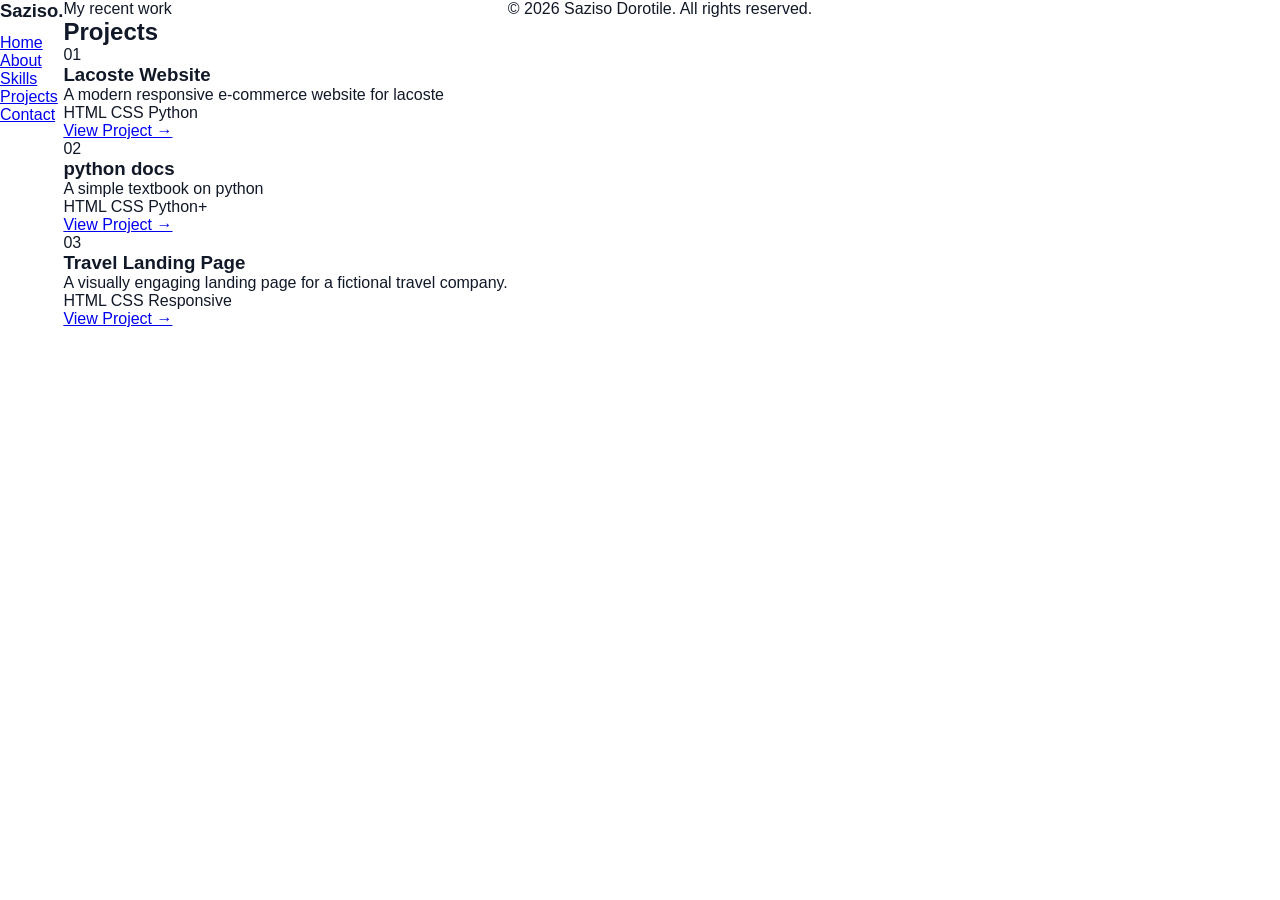
==== commit 84bdd03c: "Rename projects.html to index.html" ====
--- a/index.html
+++ b/index.html
@@ -3,1023 +3,107 @@
 <head>
     <meta charset="UTF-8">
     <meta name="viewport" content="width=device-width, initial-scale=1.0">
-    <title>PythonDocs QuickRef</title>
+    <title>Projects | Saziso Dorotile</title>
     <link rel="stylesheet" href="style.css">
 </head>
-
 <body>
 
-    <!-- =========================
-         SIDEBAR
-    ========================== -->
-    <aside class="sidebar">
-        <div class="sidebar-header">
-            <div class="logo">🐍 PythonDocs</div>
+<header>
+    <nav class="navbar">
+        <h1 class="logo">Saziso<span>.</span></h1>
 
-            <input
-                type="text"
-                id="search-bar"
-                placeholder="Filter topics... (Ctrl + /)"
-            >
+        <ul class="nav-links">
+            <li><a href="index.html">Home</a></li>
+            <li><a href="about.html">About</a></li>
+            <li><a href="skills.html">Skills</a></li>
+            <li><a href="projects.html" class="active">Projects</a></li>
+            <li><a href="contact.html">Contact</a></li>
+        </ul>
+    </nav>
+</header>
+
+<main>
+    <section class="page-section">
+        <div class="section-title">
+            <p>My recent work</p>
+            <h2>Projects</h2>
         </div>
 
-        <nav class="sidebar-menu">
+        <div class="projects-container">
 
-            <div class="menu-category">Built-in Types</div>
+            <article class="project-card">
+                <div class="project-image project-one">
+                    <span>01</span>
+                </div>
 
-            <ul class="menu-list">
-                <li>
-                    <a href="#strings" class="menu-link active">
-                        Strings (str)
-                    </a>
-                </li>
+                <div class="project-content">
+                    <h3> Lacoste Website</h3>
+                    <p>
+                        A modern responsive e-commerce
+                       website for lacoste 
+                    </p>
 
-                <li>
-                    <a href="#lists" class="menu-link">
-                        Lists (list)
-                    </a>
-                </li>
+                    <div class="tags">
+                        <span>HTML</span>
+                        <span>CSS</span>
+                        <span>Python</span>
+                    </div>
 
-                <li>
-                    <a href="#dictionaries" class="menu-link">
-                        Dictionaries (dict)
-                    </a>
-                </li>
-            </ul>
+                    <a href="https://sazisodorotile81-blip.github.io/lacoster/" class="project-link">View Project →</a>
+                </div>
+            </article>
 
-            <div class="menu-category">Control Flow</div>
+            <article class="project-card">
+                <div class="project-image project-two">
+                    <span>02</span>
+                </div>
 
-            <ul class="menu-list">
-                <li>
-                    <a href="#loops" class="menu-link">
-                        Loops & Conditionals
-                    </a>
-                </li>
+                <div class="project-content">
+                    <h3>python docs</h3>
+                    <p>
+                        A simple textbook on python
+                    </p>
 
-                <li>
-                    <a href="#comprehensions" class="menu-link">
-                        Comprehensions
-                    </a>
-                </li>
-            </ul>
+                    <div class="tags">
+                        <span>HTML</span>
+                        <span>CSS</span>
+                        <span>Python+
+						</span>
+                    </div>
 
-            <div class="menu-category">File & System Handling</div>
+                    <a href="https://sazisodorotile81-blip.github.io/pythondictionary/" class="project-link">View Project →</a>
+                </div>
+            </article>
 
-            <ul class="menu-list">
-                <li>
-                    <a href="#file-io" class="menu-link">
-                        File I/O
-                    </a>
-                </li>
+            <article class="project-card">
+                <div class="project-image project-three">
+                    <span>03</span>
+                </div>
 
-                <li>
-                    <a href="#exceptions" class="menu-link">
-                        Exception Handling
-                    </a>
-                </li>
-            </ul>
+                <div class="project-content">
+                    <h3>Travel Landing Page</h3>
+                    <p>
+                        A visually engaging landing page for a fictional
+                        travel company.
+                    </p>
 
-        </nav>
-    </aside>
+                    <div class="tags">
+                        <span>HTML</span>
+                        <span>CSS</span>
+                        <span>Responsive</span>
+                    </div>
 
+                    <a href="https://sazisodorotile81-blip.github.io/travel/" class="project-link">View Project →</a>
+                </div>
+            </article>
 
-    <!-- =========================
-         MAIN CONTENT
-    ========================== -->
-    <main class="content-panel">
+        </div>
+    </section>
+</main>
 
-        <!-- =========================
-             STRINGS
-        ========================== -->
-        <section id="strings" class="doc-section active">
-
-            <h2>Strings (str)</h2>
-
-            <p class="definition">
-                <strong>Definition:</strong>
-                A string is a sequence of characters used to represent text.
-                Strings are created using single quotes, double quotes, or
-                triple quotes.
-            </p>
-
-            <h3>Creating a String</h3>
-
-            <pre><code>name = "Alice"
-message = 'Hello World'
-
-print(name)
-print(message)</code></pre>
-
-            <p>
-                Strings can contain letters, numbers, spaces, symbols,
-                and special characters.
-            </p>
-
-
-            <div class="method-card">
-                <h3>.strip()</h3>
-
-                <p>
-                    <strong>Definition:</strong>
-                    Removes whitespace from the beginning and end of a string.
-                </p>
-
-                <p><strong>Syntax:</strong></p>
-
-                <pre><code>string.strip()</code></pre>
-
-                <p><strong>Example:</strong></p>
-
-                <pre><code>text = "   Hello Python   "
-
-clean_text = text.strip()
-
-print(clean_text)
-
-# Output:
-# Hello Python</code></pre>
-            </div>
-
-
-            <div class="method-card">
-                <h3>.split()</h3>
-
-                <p>
-                    <strong>Definition:</strong>
-                    Splits a string into a list using a separator.
-                    If no separator is provided, whitespace is used.
-                </p>
-
-                <p><strong>Syntax:</strong></p>
-
-                <pre><code>string.split(separator)</code></pre>
-
-                <p><strong>Example:</strong></p>
-
-                <pre><code>data = "apple,banana,cherry"
-
-fruits = data.split(",")
-
-print(fruits)
-
-# Output:
-# ['apple', 'banana', 'cherry']</code></pre>
-            </div>
-
-
-            <div class="method-card">
-                <h3>.lower() and .upper()</h3>
-
-                <p>
-                    <strong>Definition:</strong>
-                    <code>lower()</code> converts text to lowercase, while
-                    <code>upper()</code> converts text to uppercase.
-                </p>
-
-                <pre><code>text = "Python Programming"
-
-print(text.lower())
-print(text.upper())
-
-# Output:
-# python programming
-# PYTHON PROGRAMMING</code></pre>
-            </div>
-
-
-            <div class="method-card">
-                <h3>.replace()</h3>
-
-                <p>
-                    <strong>Definition:</strong>
-                    Replaces one piece of text with another.
-                </p>
-
-                <pre><code>message = "I like Java"
-
-new_message = message.replace("Java", "Python")
-
-print(new_message)
-
-# Output:
-# I like Python</code></pre>
-            </div>
-
-
-            <div class="method-card">
-                <h3>f-strings</h3>
-
-                <p>
-                    <strong>Definition:</strong>
-                    F-strings allow variables and expressions to be inserted
-                    directly into strings.
-                </p>
-
-                <pre><code>name = "Alice"
-age = 25
-
-message = f"My name is {name} and I am {age} years old."
-
-print(message)
-
-# Output:
-# My name is Alice and I am 25 years old.</code></pre>
-            </div>
-
-        </section>
-
-
-        <!-- =========================
-             LISTS
-        ========================== -->
-        <section id="lists" class="doc-section">
-
-            <h2>Lists (list)</h2>
-
-            <p class="definition">
-                <strong>Definition:</strong>
-                A list is an ordered and mutable collection of values.
-                Lists can contain strings, numbers, objects, or even other
-                lists.
-            </p>
-
-            <h3>Creating a List</h3>
-
-            <pre><code>fruits = ["apple", "banana", "orange"]
-
-print(fruits)
-
-# Output:
-# ['apple', 'banana', 'orange']</code></pre>
-
-
-            <div class="method-card">
-                <h3>.append()</h3>
-
-                <p>
-                    <strong>Definition:</strong>
-                    Adds one item to the end of a list.
-                </p>
-
-                <pre><code>fruits = ["apple", "banana"]
-
-fruits.append("orange")
-
-print(fruits)
-
-# Output:
-# ['apple', 'banana', 'orange']</code></pre>
-            </div>
-
-
-            <div class="method-card">
-                <h3>.insert()</h3>
-
-                <p>
-                    <strong>Definition:</strong>
-                    Inserts an item at a specific position.
-                </p>
-
-                <pre><code>numbers = [1, 3, 4]
-
-numbers.insert(1, 2)
-
-print(numbers)
-
-# Output:
-# [1, 2, 3, 4]</code></pre>
-            </div>
-
-
-            <div class="method-card">
-                <h3>.remove()</h3>
-
-                <p>
-                    <strong>Definition:</strong>
-                    Removes the first occurrence of a specified value.
-                </p>
-
-                <pre><code>fruits = ["apple", "banana", "orange"]
-
-fruits.remove("banana")
-
-print(fruits)
-
-# Output:
-# ['apple', 'orange']</code></pre>
-            </div>
-
-
-            <div class="method-card">
-                <h3>.pop()</h3>
-
-                <p>
-                    <strong>Definition:</strong>
-                    Removes and returns an item from a list.
-                    By default, it removes the last item.
-                </p>
-
-                <pre><code>numbers = [10, 20, 30]
-
-last_number = numbers.pop()
-
-print(last_number)
-print(numbers)
-
-# Output:
-# 30
-# [10, 20]</code></pre>
-            </div>
-
-
-            <div class="method-card">
-                <h3>List Indexing</h3>
-
-                <p>
-                    <strong>Definition:</strong>
-                    Indexing allows you to access individual elements in a list.
-                    Python indexes start at <strong>0</strong>.
-                </p>
-
-                <pre><code>fruits = ["apple", "banana", "orange"]
-
-print(fruits[0])
-print(fruits[1])
-print(fruits[2])
-
-# Output:
-# apple
-# banana
-# orange</code></pre>
-            </div>
-
-        </section>
-
-
-        <!-- =========================
-             DICTIONARIES
-        ========================== -->
-        <section id="dictionaries" class="doc-section">
-
-            <h2>Dictionaries (dict)</h2>
-
-            <p class="definition">
-                <strong>Definition:</strong>
-                A dictionary stores data as key-value pairs.
-                Each key is used to access its corresponding value.
-            </p>
-
-            <h3>Creating a Dictionary</h3>
-
-            <pre><code>user = {
-    "name": "Alice",
-    "age": 25,
-    "city": "London"
-}
-
-print(user)</code></pre>
-
-
-            <div class="method-card">
-                <h3>.get()</h3>
-
-                <p>
-                    <strong>Definition:</strong>
-                    Returns the value associated with a key.
-                    It can return a default value if the key does not exist.
-                </p>
-
-                <pre><code>user = {
-    "name": "Alice",
-    "age": 25
-}
-
-print(user.get("name"))
-print(user.get("country", "Unknown"))
-
-# Output:
-# Alice
-# Unknown</code></pre>
-            </div>
-
-
-            <div class="method-card">
-                <h3>Accessing Dictionary Values</h3>
-
-                <pre><code>person = {
-    "name": "John",
-    "age": 30
-}
-
-print(person["name"])
-print(person["age"])
-
-# Output:
-# John
-# 30</code></pre>
-            </div>
-
-
-            <div class="method-card">
-                <h3>Adding and Updating Values</h3>
-
-                <p>
-                    Dictionaries can be changed after they are created.
-                </p>
-
-                <pre><code>user = {
-    "name": "Alice",
-    "age": 25
-}
-
-user["age"] = 26
-user["city"] = "Cape Town"
-
-print(user)
-
-# Output:
-# {'name': 'Alice', 'age': 26, 'city': 'Cape Town'}</code></pre>
-            </div>
-
-
-            <div class="method-card">
-                <h3>.keys(), .values(), and .items()</h3>
-
-                <p>
-                    These methods allow you to work with dictionary keys,
-                    values, and key-value pairs.
-                </p>
-
-                <pre><code>user = {
-    "name": "Alice",
-    "age": 25
-}
-
-print(user.keys())
-print(user.values())
-print(user.items())</code></pre>
-            </div>
-
-        </section>
-
-
-        <!-- =========================
-             LOOPS & CONDITIONALS
-        ========================== -->
-        <section id="loops" class="doc-section">
-
-            <h2>Loops & Conditionals</h2>
-
-            <p class="definition">
-                <strong>Definition:</strong>
-                Control flow determines which instructions Python executes
-                and how many times they are executed.
-            </p>
-
-
-            <div class="method-card">
-                <h3>if Statement</h3>
-
-                <p>
-                    <strong>Definition:</strong>
-                    An <code>if</code> statement executes code only when
-                    a condition is true.
-                </p>
-
-                <pre><code>age = 20
-
-if age >= 18:
-    print("You are an adult.")
-
-# Output:
-# You are an adult.</code></pre>
-            </div>
-
-
-            <div class="method-card">
-                <h3>if / else</h3>
-
-                <p>
-                    <strong>Definition:</strong>
-                    <code>else</code> provides an alternative when the
-                    <code>if</code> condition is false.
-                </p>
-
-                <pre><code>age = 16
-
-if age >= 18:
-    print("Adult")
-else:
-    print("Minor")
-
-# Output:
-# Minor</code></pre>
-            </div>
-
-
-            <div class="method-card">
-                <h3>if / elif / else</h3>
-
-                <p>
-                    <strong>Definition:</strong>
-                    <code>elif</code> allows Python to test multiple conditions.
-                </p>
-
-                <pre><code>score = 75
-
-if score >= 90:
-    print("A")
-elif score >= 70:
-    print("B")
-elif score >= 50:
-    print("C")
-else:
-    print("Fail")
-
-# Output:
-# B</code></pre>
-            </div>
-
-
-            <div class="method-card">
-                <h3>for Loop</h3>
-
-                <p>
-                    <strong>Definition:</strong>
-                    A <code>for</code> loop repeats code for each item in
-                    an iterable such as a list, string, or range.
-                </p>
-
-                <pre><code>fruits = ["apple", "banana", "orange"]
-
-for fruit in fruits:
-    print(fruit)
-
-# Output:
-# apple
-# banana
-# orange</code></pre>
-            </div>
-
-
-            <div class="method-card">
-                <h3>while Loop</h3>
-
-                <p>
-                    <strong>Definition:</strong>
-                    A <code>while</code> loop repeatedly executes code while
-                    a condition remains true.
-                </p>
-
-                <pre><code>count = 1
-
-while count <= 5:
-    print(count)
-    count += 1
-
-# Output:
-# 1
-# 2
-# 3
-# 4
-# 5</code></pre>
-            </div>
-
-
-            <div class="method-card">
-                <h3>enumerate()</h3>
-
-                <p>
-                    <strong>Definition:</strong>
-                    <code>enumerate()</code> gives you both the index and
-                    value while looping through an iterable.
-                </p>
-
-                <pre><code>fruits = ["apple", "banana", "orange"]
-
-for index, fruit in enumerate(fruits):
-    print(index, fruit)
-
-# Output:
-# 0 apple
-# 1 banana
-# 2 orange</code></pre>
-            </div>
-
-
-            <div class="method-card">
-                <h3>break</h3>
-
-                <p>
-                    <strong>Definition:</strong>
-                    Stops a loop immediately.
-                </p>
-
-                <pre><code>for number in range(10):
-
-    if number == 5:
-        break
-
-    print(number)
-
-# Output:
-# 0
-# 1
-# 2
-# 3
-# 4</code></pre>
-            </div>
-
-
-            <div class="method-card">
-                <h3>continue</h3>
-
-                <p>
-                    <strong>Definition:</strong>
-                    Skips the current iteration and continues with the next one.
-                </p>
-
-                <pre><code>for number in range(5):
-
-    if number == 2:
-        continue
-
-    print(number)
-
-# Output:
-# 0
-# 1
-# 3
-# 4</code></pre>
-            </div>
-
-        </section>
-
-
-        <!-- =========================
-             COMPREHENSIONS
-        ========================== -->
-        <section id="comprehensions" class="doc-section">
-
-            <h2>Comprehensions</h2>
-
-            <p class="definition">
-                <strong>Definition:</strong>
-                Comprehensions provide a short and readable way to create
-                collections from existing iterables.
-            </p>
-
-
-            <div class="method-card">
-                <h3>List Comprehension</h3>
-
-                <p>
-                    <strong>Definition:</strong>
-                    Creates a new list using an expression and a loop.
-                </p>
-
-                <p><strong>Syntax:</strong></p>
-
-                <pre><code>[expression for item in iterable]</code></pre>
-
-                <p><strong>Example:</strong></p>
-
-                <pre><code>numbers = [1, 2, 3, 4, 5]
-
-squares = [number ** 2 for number in numbers]
-
-print(squares)
-
-# Output:
-# [1, 4, 9, 16, 25]</code></pre>
-            </div>
-
-
-            <div class="method-card">
-                <h3>List Comprehension with a Condition</h3>
-
-                <p>
-                    You can use an <code>if</code> condition to filter values.
-                </p>
-
-                <pre><code>numbers = [1, 2, 3, 4, 5, 6]
-
-even_numbers = [
-    number for number in numbers
-    if number % 2 == 0
-]
-
-print(even_numbers)
-
-# Output:
-# [2, 4, 6]</code></pre>
-            </div>
-
-
-            <div class="method-card">
-                <h3>Dictionary Comprehension</h3>
-
-                <p>
-                    <strong>Definition:</strong>
-                    Creates a dictionary using a compact expression.
-                </p>
-
-                <pre><code>numbers = [1, 2, 3, 4]
-
-squares = {
-    number: number ** 2
-    for number in numbers
-}
-
-print(squares)
-
-# Output:
-# {1: 1, 2: 4, 3: 9, 4: 16}</code></pre>
-            </div>
-
-        </section>
-
-
-        <!-- =========================
-             FILE I/O
-        ========================== -->
-        <section id="file-io" class="doc-section">
-
-            <h2>File Input/Output</h2>
-
-            <p class="definition">
-                <strong>Definition:</strong>
-                File I/O allows Python programs to read information from
-                files and write information to files.
-            </p>
-
-
-            <div class="method-card">
-                <h3>open()</h3>
-
-                <p>
-                    <strong>Definition:</strong>
-                    Opens a file so that your program can read or write data.
-                </p>
-
-                <p><strong>Common modes:</strong></p>
-
-                <ul>
-                    <li><code>"r"</code> — read</li>
-                    <li><code>"w"</code> — write</li>
-                    <li><code>"a"</code> — append</li>
-                    <li><code>"x"</code> — create a new file</li>
-                </ul>
-
-                <pre><code>file = open("example.txt", "r")
-
-content = file.read()
-
-print(content)
-
-file.close()</code></pre>
-            </div>
-
-
-            <div class="method-card">
-                <h3>Reading a File with with</h3>
-
-                <p>
-                    <strong>Definition:</strong>
-                    A <code>with</code> statement automatically closes the
-                    file when the block finishes.
-                </p>
-
-                <pre><code>with open("example.txt", "r") as file:
-    content = file.read()
-
-print(content)</code></pre>
-            </div>
-
-
-            <div class="method-card">
-                <h3>Writing to a File</h3>
-
-                <p>
-                    The <code>"w"</code> mode creates a file or replaces
-                    its existing contents.
-                </p>
-
-                <pre><code>with open("notes.txt", "w") as file:
-    file.write("Python is easy to learn.")</code></pre>
-            </div>
-
-
-            <div class="method-card">
-                <h3>Appending to a File</h3>
-
-                <p>
-                    The <code>"a"</code> mode adds new content to the end
-                    of an existing file.
-                </p>
-
-                <pre><code>with open("notes.txt", "a") as file:
-    file.write("\nPython is powerful.")</code></pre>
-            </div>
-
-        </section>
-
-
-        <!-- =========================
-             EXCEPTIONS
-        ========================== -->
-        <section id="exceptions" class="doc-section">
-
-            <h2>Exception Handling</h2>
-
-            <p class="definition">
-                <strong>Definition:</strong>
-                Exception handling allows a program to deal with errors
-                without unexpectedly stopping the entire program.
-            </p>
-
-
-            <div class="method-card">
-                <h3>try / except</h3>
-
-                <p>
-                    <strong>Definition:</strong>
-                    Code that might cause an error is placed inside
-                    <code>try</code>. If an exception occurs,
-                    <code>except</code> handles it.
-                </p>
-
-                <pre><code>try:
-    number = int(input("Enter a number: "))
-    print(10 / number)
-
-except ValueError:
-    print("Please enter a valid number.")
-
-except ZeroDivisionError:
-    print("You cannot divide by zero.")</code></pre>
-            </div>
-
-
-            <div class="method-card">
-                <h3>else</h3>
-
-                <p>
-                    <strong>Definition:</strong>
-                    The <code>else</code> block runs when no exception occurs.
-                </p>
-
-                <pre><code>try:
-    number = int("10")
-
-except ValueError:
-    print("Invalid number.")
-
-else:
-    print("Conversion successful.")
-
-# Output:
-# Conversion successful.</code></pre>
-            </div>
-
-
-            <div class="method-card">
-                <h3>finally</h3>
-
-                <p>
-                    <strong>Definition:</strong>
-                    The <code>finally</code> block runs whether an exception
-                    occurs or not.
-                </p>
-
-                <pre><code>try:
-    result = 10 / 2
-
-except ZeroDivisionError:
-    print("Cannot divide by zero.")
-
-finally:
-    print("Execution completed.")
-
-# Output:
-# Execution completed.</code></pre>
-            </div>
-
-
-            <div class="method-card">
-                <h3>Raising an Exception</h3>
-
-                <p>
-                    <strong>Definition:</strong>
-                    The <code>raise</code> statement allows you to create
-                    an exception intentionally.
-                </p>
-
-                <pre><code>age = -5
-
-if age < 0:
-    raise ValueError("Age cannot be negative.")</code></pre>
-            </div>
-
-        </section>
-
-    </main>
-
-
-    <!-- =========================
-         JAVASCRIPT
-    ========================== -->
-    <script>
-
-        const menuLinks = document.querySelectorAll(".menu-link");
-        const docSections = document.querySelectorAll(".doc-section");
-        const searchBar = document.getElementById("search-bar");
-
-
-        // -------------------------
-        // Section Navigation
-        // -------------------------
-
-        menuLinks.forEach(link => {
-
-            link.addEventListener("click", function(event) {
-
-                event.preventDefault();
-
-                menuLinks.forEach(item => {
-                    item.classList.remove("active");
-                });
-
-                docSections.forEach(section => {
-                    section.classList.remove("active");
-                });
-
-                this.classList.add("active");
-
-                const targetId =
-                    this.getAttribute("href").substring(1);
-
-                const targetSection =
-                    document.getElementById(targetId);
-
-                targetSection.classList.add("active");
-
-                window.scrollTo({
-                    top: 0,
-                    behavior: "smooth"
-                });
-
-            });
-
-        });
-
-
-        // -------------------------
-        // Search / Filter
-        // -------------------------
-
-        searchBar.addEventListener("input", function(event) {
-
-            const query =
-                event.target.value.toLowerCase().trim();
-
-            menuLinks.forEach(link => {
-
-                const linkText =
-                    link.textContent.toLowerCase();
-
-                const parentLi =
-                    link.parentElement;
-
-                if (linkText.includes(query)) {
-                    parentLi.style.display = "block";
-                } else {
-                    parentLi.style.display = "none";
-                }
-
-            });
-
-        });
-
-
-        // -------------------------
-        // Ctrl + /
-        // -------------------------
-
-        window.addEventListener("keydown", function(event) {
-
-            if (event.ctrlKey && event.key === "/") {
-
-                event.preventDefault();
-
-                searchBar.focus();
-
-            }
-
-        });
-
-    </script>
+<footer>
+    <p>&copy; 2026 Saziso Dorotile. All rights reserved.</p>
+</footer>
 
 </body>
 </html>
-
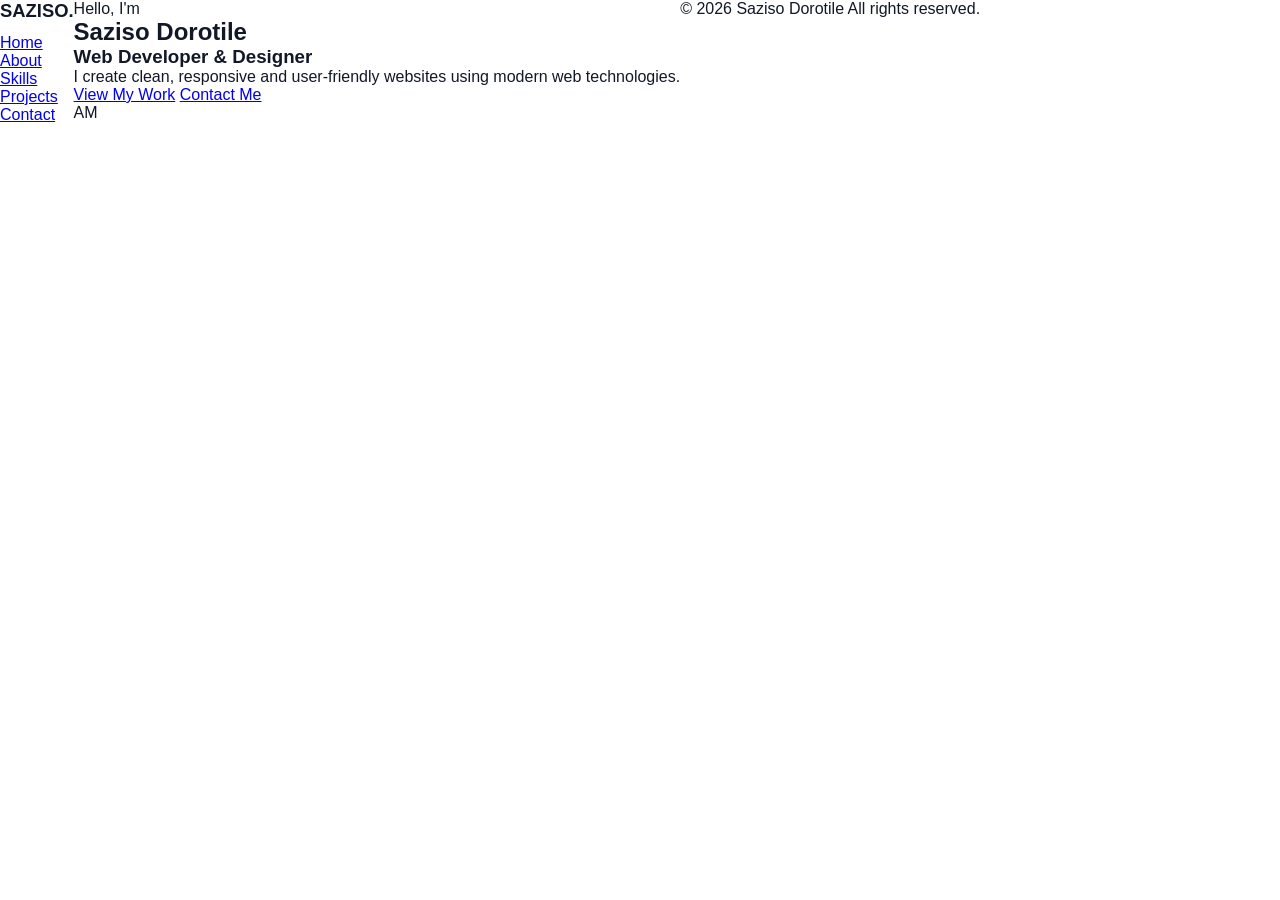
==== commit 887e744f: "Add files via upload" ====
--- a/index.html
+++ b/index.html
@@ -3,107 +3,52 @@
 <head>
     <meta charset="UTF-8">
     <meta name="viewport" content="width=device-width, initial-scale=1.0">
-    <title>Projects | Saziso Dorotile</title>
+    <title>Saziso Dorotile| Portfolio</title>
     <link rel="stylesheet" href="style.css">
 </head>
 <body>
 
 <header>
     <nav class="navbar">
-        <h1 class="logo">Saziso<span>.</span></h1>
+        <h1 class="logo">SAZISO<span>.</span></h1>
 
         <ul class="nav-links">
-            <li><a href="index.html">Home</a></li>
+            <li><a href="index.html" class="active">Home</a></li>
             <li><a href="about.html">About</a></li>
             <li><a href="skills.html">Skills</a></li>
-            <li><a href="projects.html" class="active">Projects</a></li>
+            <li><a href="projects.html">Projects</a></li>
             <li><a href="contact.html">Contact</a></li>
         </ul>
     </nav>
 </header>
 
 <main>
-    <section class="page-section">
-        <div class="section-title">
-            <p>My recent work</p>
-            <h2>Projects</h2>
+    <section class="hero">
+        <div class="hero-text">
+            <p class="intro">Hello, I'm</p>
+            <h2>Saziso Dorotile</h2>
+            <h3>Web Developer & Designer</h3>
+            <p>
+                I create clean, responsive and user-friendly websites
+                using modern web technologies.
+            </p>
+
+            <div class="buttons">
+                <a href="projects.html" class="btn">View My Work</a>
+                <a href="contact.html" class="btn secondary">Contact Me</a>
+            </div>
         </div>
 
-        <div class="projects-container">
-
-            <article class="project-card">
-                <div class="project-image project-one">
-                    <span>01</span>
-                </div>
-
-                <div class="project-content">
-                    <h3> Lacoste Website</h3>
-                    <p>
-                        A modern responsive e-commerce
-                       website for lacoste 
-                    </p>
-
-                    <div class="tags">
-                        <span>HTML</span>
-                        <span>CSS</span>
-                        <span>Python</span>
-                    </div>
-
-                    <a href="https://sazisodorotile81-blip.github.io/lacoster/" class="project-link">View Project →</a>
-                </div>
-            </article>
-
-            <article class="project-card">
-                <div class="project-image project-two">
-                    <span>02</span>
-                </div>
-
-                <div class="project-content">
-                    <h3>python docs</h3>
-                    <p>
-                        A simple textbook on python
-                    </p>
-
-                    <div class="tags">
-                        <span>HTML</span>
-                        <span>CSS</span>
-                        <span>Python+
-						</span>
-                    </div>
-
-                    <a href="https://sazisodorotile81-blip.github.io/pythondictionary/" class="project-link">View Project →</a>
-                </div>
-            </article>
-
-            <article class="project-card">
-                <div class="project-image project-three">
-                    <span>03</span>
-                </div>
-
-                <div class="project-content">
-                    <h3>Travel Landing Page</h3>
-                    <p>
-                        A visually engaging landing page for a fictional
-                        travel company.
-                    </p>
-
-                    <div class="tags">
-                        <span>HTML</span>
-                        <span>CSS</span>
-                        <span>Responsive</span>
-                    </div>
-
-                    <a href="https://sazisodorotile81-blip.github.io/travel/" class="project-link">View Project →</a>
-                </div>
-            </article>
-
+        <div class="hero-image">
+            <div class="profile-circle">AM</div>
         </div>
     </section>
 </main>
 
 <footer>
-    <p>&copy; 2026 Saziso Dorotile. All rights reserved.</p>
+    <p>&copy; 2026 Saziso Dorotile All rights reserved.</p>
 </footer>
 
 </body>
 </html>
+
